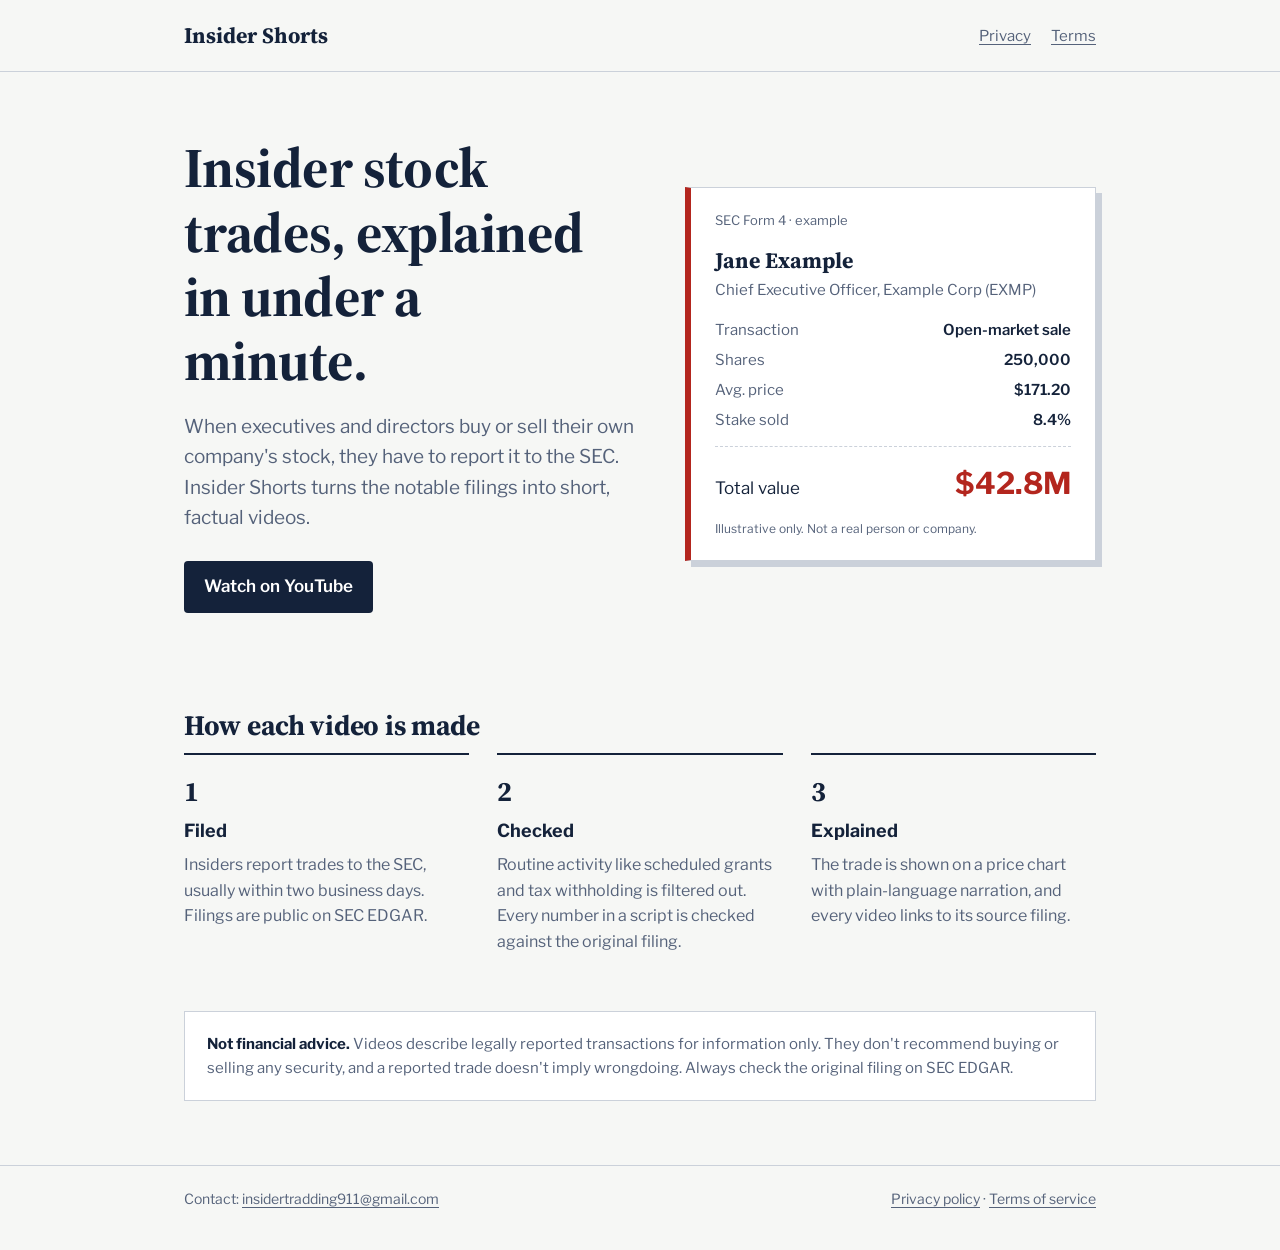
==== index.html @ 3c46f493 "Add files via upload" ====
<!doctype html>
<html lang="en">
<head>
<meta charset="utf-8">
<meta name="viewport" content="width=device-width, initial-scale=1">
<title>Insider Shorts — insider stock trades, explained</title>
<meta name="description" content="Short, factual videos about stock trades that company insiders report to the SEC.">
<link rel="preconnect" href="https://fonts.googleapis.com">
<link rel="preconnect" href="https://fonts.gstatic.com" crossorigin>
<link href="https://fonts.googleapis.com/css2?family=Libre+Franklin:wght@400;600&family=Source+Serif+4:opsz,wght@8..60,700&display=swap" rel="stylesheet">
<link rel="stylesheet" href="style.css">
</head>
<body>
<header class="site"><div class="wrap">
  <a class="brand" href="./">Insider Shorts</a>
  <nav><a href="privacy.html">Privacy</a><a href="terms.html">Terms</a></nav>
</div></header>

<main class="wrap">
  <section class="hero">
    <div>
      <h1>Insider stock trades, explained in under a minute.</h1>
      <p class="lede">When executives and directors buy or sell their own company's stock, they have to report it to the SEC. Insider Shorts turns the notable filings into short, factual videos.</p>
      <a class="btn" href="https://www.youtube.com/@insidertradding911">Watch on YouTube</a>
    </div>
    <aside class="slip" aria-label="Example of a reported trade">
      <p class="form">SEC Form 4 · example</p>
      <p class="who">Jane Example</p>
      <p class="role">Chief Executive Officer, Example Corp (EXMP)</p>
      <dl>
        <dt>Transaction</dt><dd>Open-market sale</dd>
        <dt>Shares</dt><dd>250,000</dd>
        <dt>Avg. price</dt><dd>$171.20</dd>
        <dt>Stake sold</dt><dd>8.4%</dd>
      </dl>
      <div class="total"><span>Total value</span><strong>$42.8M</strong></div>
      <p class="note">Illustrative only. Not a real person or company.</p>
    </aside>
  </section>

  <h2>How each video is made</h2>
  <ol class="steps">
    <li><h3>Filed</h3><p>Insiders report trades to the SEC, usually within two business days. Filings are public on SEC EDGAR.</p></li>
    <li><h3>Checked</h3><p>Routine activity like scheduled grants and tax withholding is filtered out. Every number in a script is checked against the original filing.</p></li>
    <li><h3>Explained</h3><p>The trade is shown on a price chart with plain-language narration, and every video links to its source filing.</p></li>
  </ol>

  <div class="notice">
    <strong>Not financial advice.</strong> Videos describe legally reported transactions for information only. They don't recommend buying or selling any security, and a reported trade doesn't imply wrongdoing. Always check the original filing on SEC EDGAR.
  </div>
</main>

<footer class="site"><div class="wrap">
  <span>Contact: <a href="mailto:insidertradding911@gmail.com">insidertradding911@gmail.com</a></span>
  <span><a href="privacy.html">Privacy policy</a> · <a href="terms.html">Terms of service</a></span>
</div></footer>
</body>
</html>
---- style.css ----
:root{
  --paper:#F6F7F5; --ink:#14223A; --muted:#55627A; --rule:#CBD1DA;
  --buy:#1E7A4C; --sell:#B3261E; --panel:#FFFFFF;
}
*{box-sizing:border-box}
html{-webkit-text-size-adjust:100%}
body{margin:0;background:var(--paper);color:var(--ink);
  font:17px/1.6 "Libre Franklin",system-ui,-apple-system,"Segoe UI",Arial,sans-serif}
a{color:var(--ink);text-underline-offset:3px}
a:focus-visible{outline:3px solid var(--buy);outline-offset:2px;border-radius:2px}
.wrap{max-width:960px;margin:0 auto;padding:0 24px}
header.site{border-bottom:1px solid var(--rule)}
header.site .wrap{display:flex;justify-content:space-between;align-items:center;padding-top:18px;padding-bottom:18px;gap:16px;flex-wrap:wrap}
.brand{font-family:"Source Serif 4",Georgia,serif;font-weight:700;font-size:22px;text-decoration:none}
nav a{margin-left:20px;font-size:15px;color:var(--muted)}
nav a:first-child{margin-left:0}
h1,h2{font-family:"Source Serif 4",Georgia,serif;line-height:1.15;letter-spacing:-.01em}
h1{font-size:clamp(34px,6vw,56px);margin:0 0 18px;max-width:14ch}
h2{font-size:28px;margin:56px 0 12px}
.hero{display:grid;grid-template-columns:1.1fr 1fr;gap:48px;align-items:center;padding:64px 0 40px}
.lede{font-size:19px;color:var(--muted);max-width:44ch;margin:0 0 28px}
.btn{display:inline-block;background:var(--ink);color:#fff;text-decoration:none;padding:12px 20px;border-radius:4px;font-weight:600}
.btn:hover{background:#0A1526}
/* the filing slip: the one memorable element */
.slip{background:var(--panel);border:1px solid var(--rule);border-left:6px solid var(--sell);padding:22px 24px;box-shadow:6px 6px 0 var(--rule)}
.slip .form{font-size:13px;color:var(--muted);margin:0 0 12px}
.slip .who{font-family:"Source Serif 4",Georgia,serif;font-size:22px;font-weight:700;margin:0}
.slip .role{color:var(--muted);margin:0 0 16px;font-size:15px}
.slip dl{display:grid;grid-template-columns:auto 1fr;gap:6px 18px;margin:0;font-size:15px}
.slip dt{color:var(--muted)}
.slip dd{margin:0;font-variant-numeric:tabular-nums;font-weight:600;text-align:right}
.slip .total{margin-top:14px;padding-top:12px;border-top:1px dashed var(--rule);display:flex;justify-content:space-between;align-items:baseline}
.slip .total strong{font-size:30px;color:var(--sell);font-variant-numeric:tabular-nums}
.slip .note{font-size:12px;color:var(--muted);margin:12px 0 0}
ol.steps{list-style:none;padding:0;margin:0;display:grid;grid-template-columns:repeat(3,1fr);gap:28px;counter-reset:s}
ol.steps li{counter-increment:s;border-top:2px solid var(--ink);padding-top:14px}
ol.steps li::before{content:counter(s);font-family:"Source Serif 4",Georgia,serif;font-weight:700;font-size:28px;display:block;margin-bottom:4px}
ol.steps h3{margin:0 0 6px;font-size:18px}
ol.steps p{margin:0;color:var(--muted);font-size:16px}
.notice{margin:56px 0 0;padding:20px 22px;background:var(--panel);border:1px solid var(--rule);font-size:15px;color:var(--muted)}
.notice strong{color:var(--ink)}
article.doc{max-width:70ch;padding:48px 0 24px}
article.doc h1{max-width:none;font-size:clamp(32px,5vw,44px)}
article.doc h2{font-size:22px;margin:36px 0 8px}
article.doc .updated{color:var(--muted);margin-top:-6px}
article.doc ul{padding-left:22px}
article.doc li{margin-bottom:6px}
footer.site{border-top:1px solid var(--rule);margin-top:64px}
footer.site .wrap{padding-top:22px;padding-bottom:40px;font-size:14px;color:var(--muted);display:flex;justify-content:space-between;gap:16px;flex-wrap:wrap}
footer.site a{color:var(--muted)}
@media (max-width:760px){
  .hero{grid-template-columns:1fr;padding-top:40px;gap:36px}
  ol.steps{grid-template-columns:1fr}
  nav a{margin-left:14px}
}
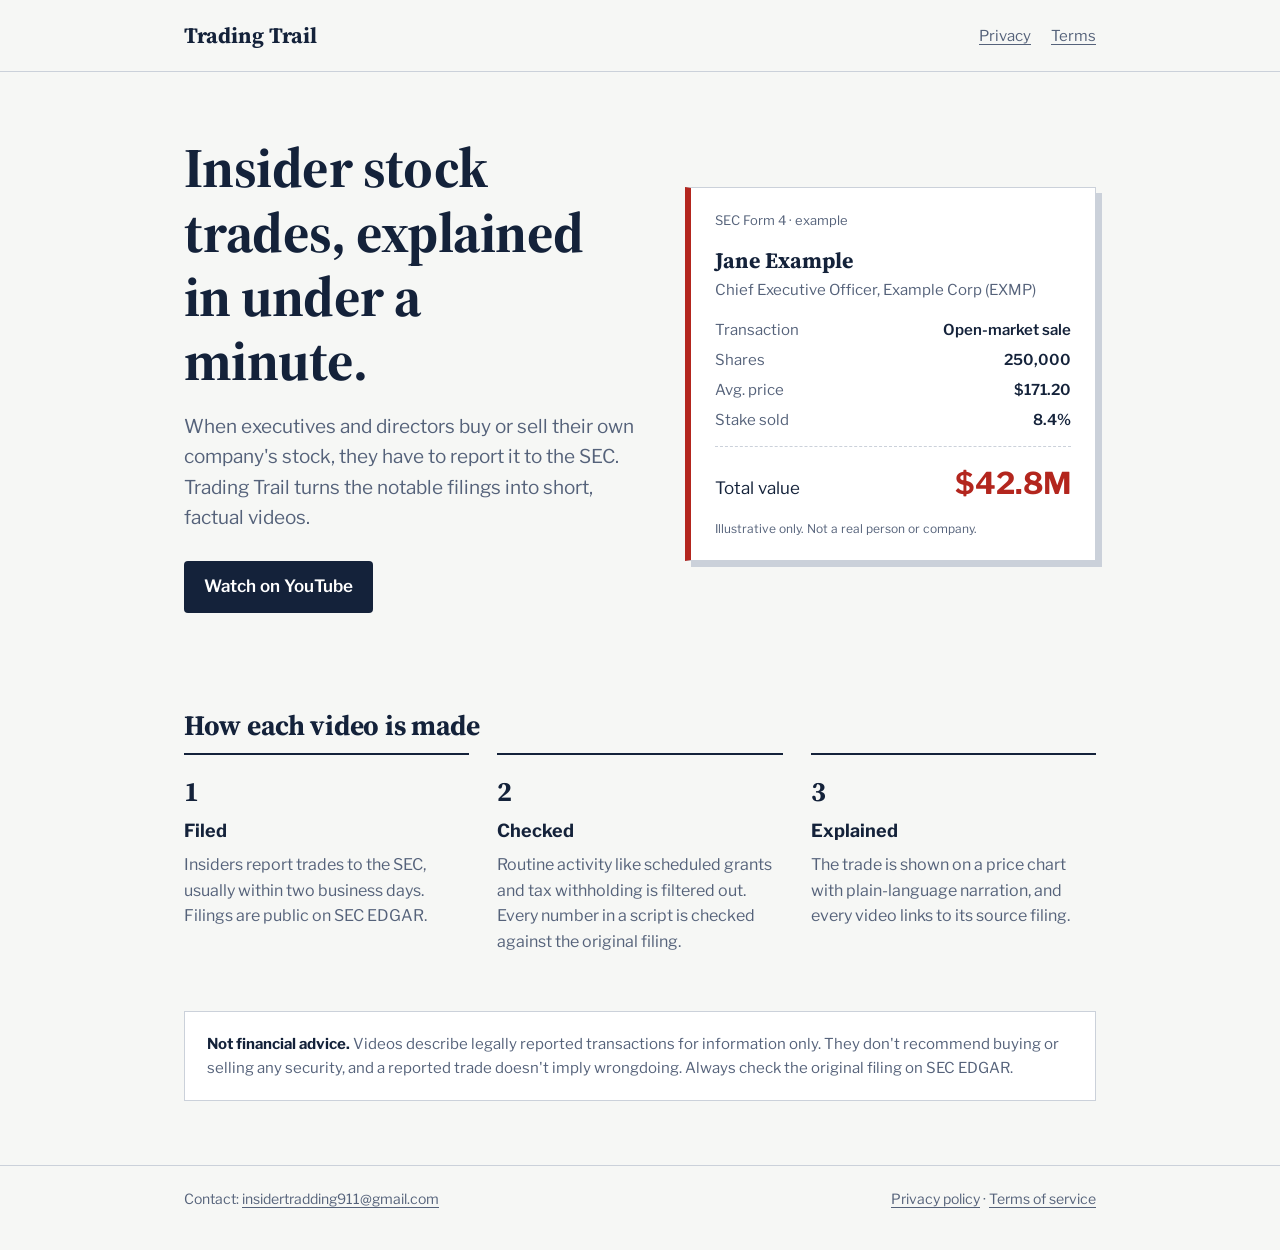
==== commit 7a742dc4: "Add files via upload" ====
--- a/index.html
+++ b/index.html
@@ -3,7 +3,7 @@
 <head>
 <meta charset="utf-8">
 <meta name="viewport" content="width=device-width, initial-scale=1">
-<title>Insider Shorts — insider stock trades, explained</title>
+<title>Trading Trail — insider stock trades, explained</title>
 <meta name="description" content="Short, factual videos about stock trades that company insiders report to the SEC.">
 <link rel="preconnect" href="https://fonts.googleapis.com">
 <link rel="preconnect" href="https://fonts.gstatic.com" crossorigin>
@@ -12,7 +12,7 @@
 </head>
 <body>
 <header class="site"><div class="wrap">
-  <a class="brand" href="./">Insider Shorts</a>
+  <a class="brand" href="./">Trading Trail</a>
   <nav><a href="privacy.html">Privacy</a><a href="terms.html">Terms</a></nav>
 </div></header>
 
@@ -20,7 +20,7 @@
   <section class="hero">
     <div>
       <h1>Insider stock trades, explained in under a minute.</h1>
-      <p class="lede">When executives and directors buy or sell their own company's stock, they have to report it to the SEC. Insider Shorts turns the notable filings into short, factual videos.</p>
+      <p class="lede">When executives and directors buy or sell their own company's stock, they have to report it to the SEC. Trading Trail turns the notable filings into short, factual videos.</p>
       <a class="btn" href="https://www.youtube.com/@insidertradding911">Watch on YouTube</a>
     </div>
     <aside class="slip" aria-label="Example of a reported trade">
